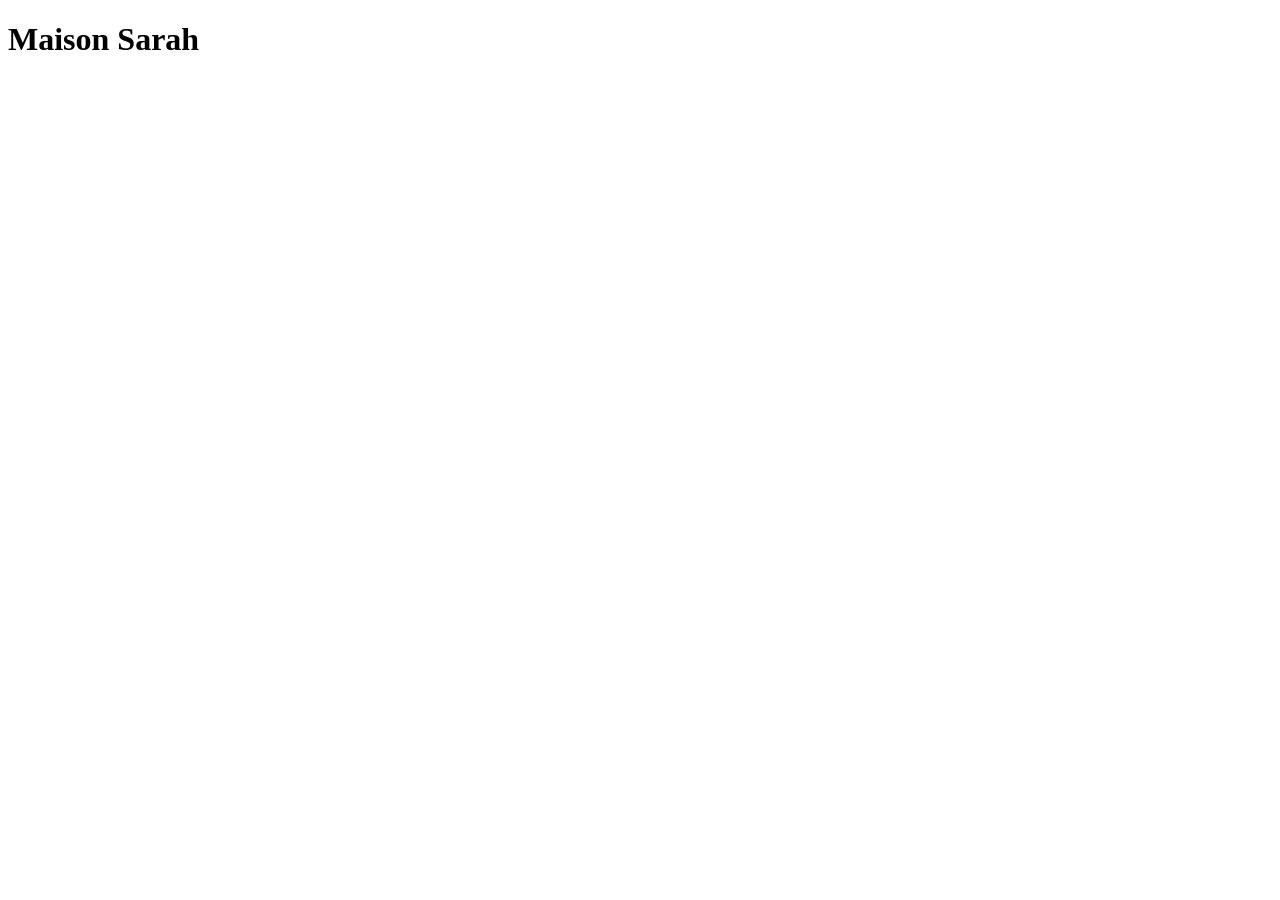
==== index.html @ b2cfebc6 "Add minimal home page" ====
<!doctype html>
<html lang="en">
  <head>
    <meta charset="UTF-8" />
    <meta name="viewport" content="width=device-width, initial-scale=1.0" />
    <title>Maison Sarah</title>
  </head>
  <body>
    <h1>Maison Sarah</h1>
  </body>
</html>
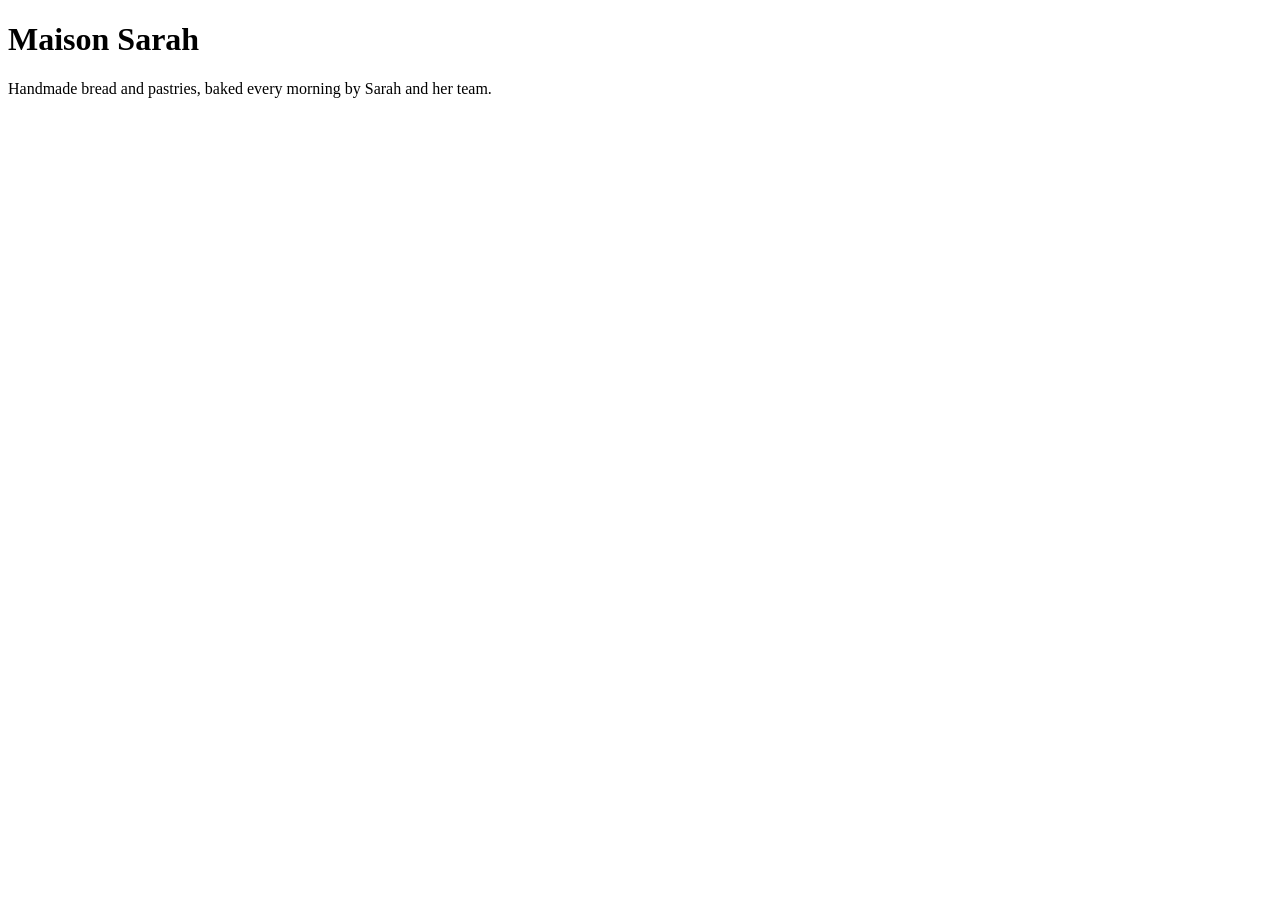
==== commit 380c1b0d: "Add welcome paragraph to home page" ====
--- a/index.html
+++ b/index.html
@@ -7,5 +7,8 @@
   </head>
   <body>
     <h1>Maison Sarah</h1>
+    <p>
+      Handmade bread and pastries, baked every morning by Sarah and her team.
+    </p>
   </body>
 </html>
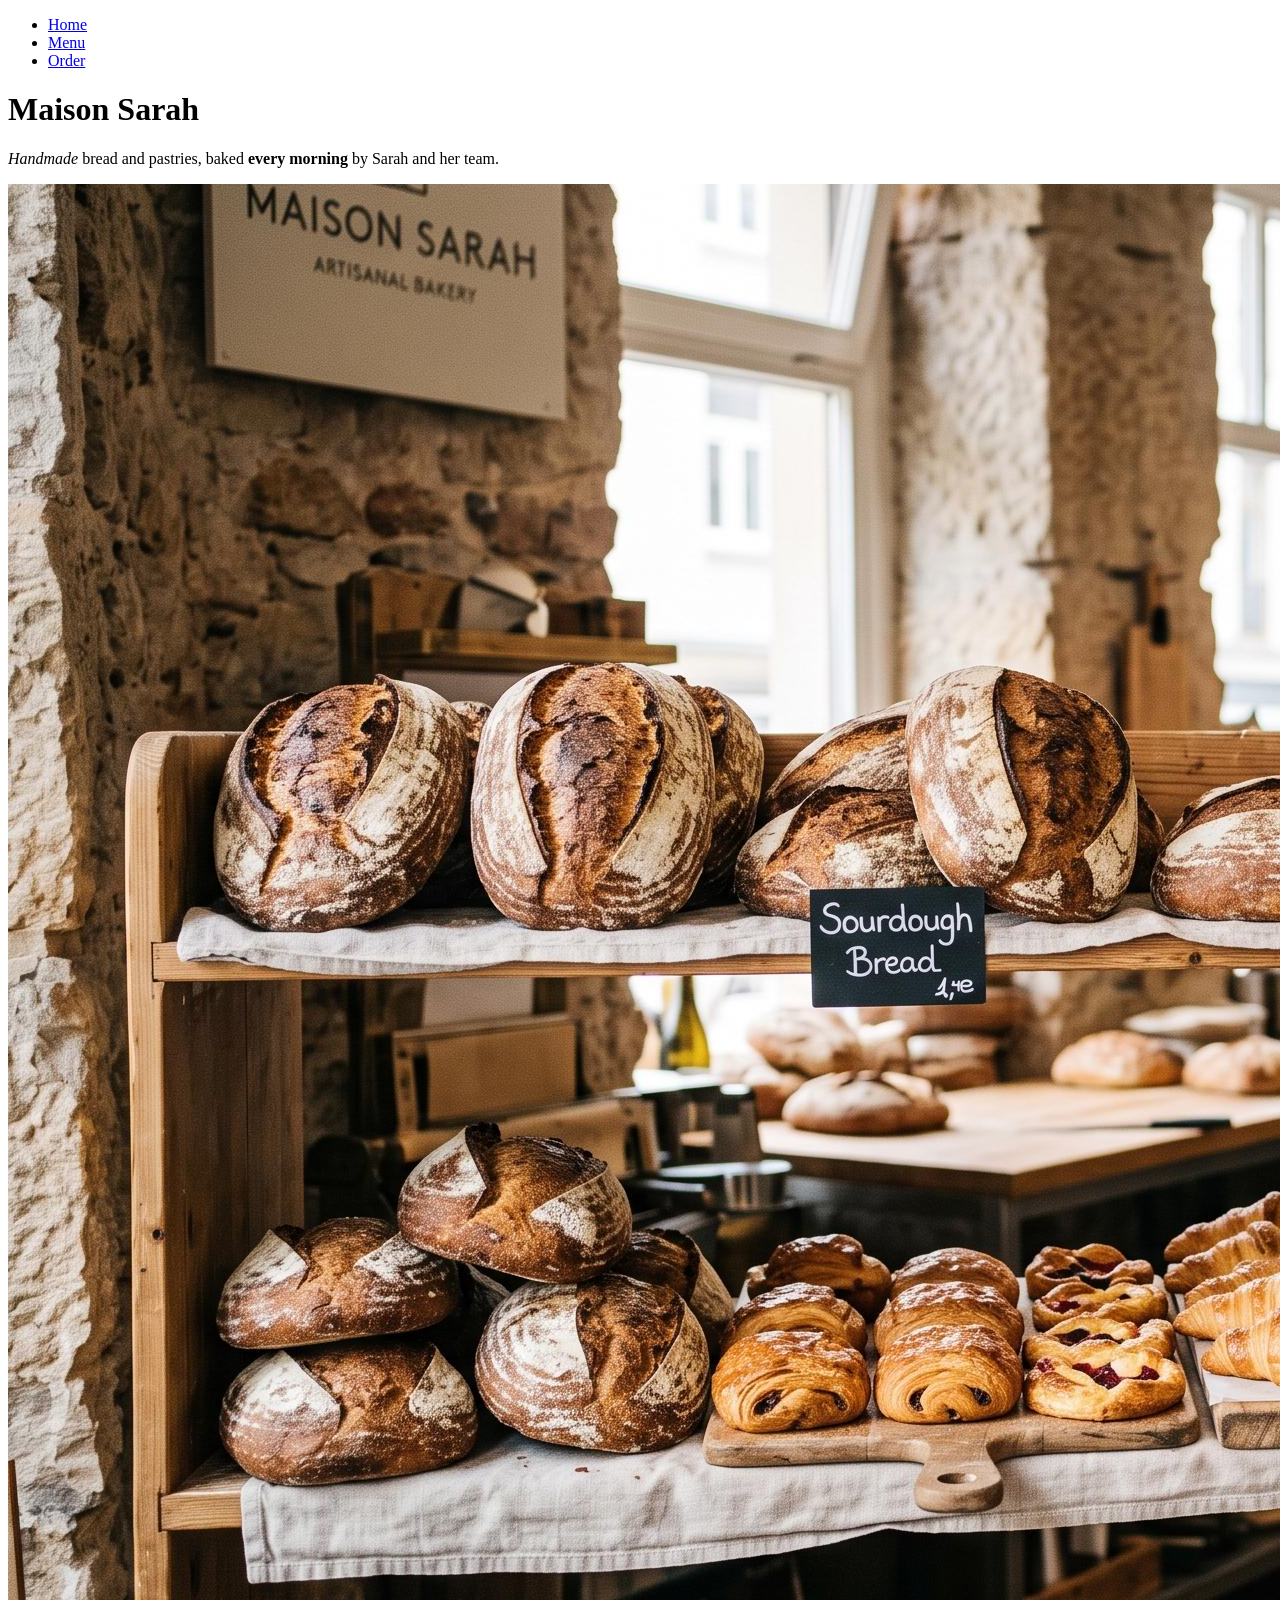
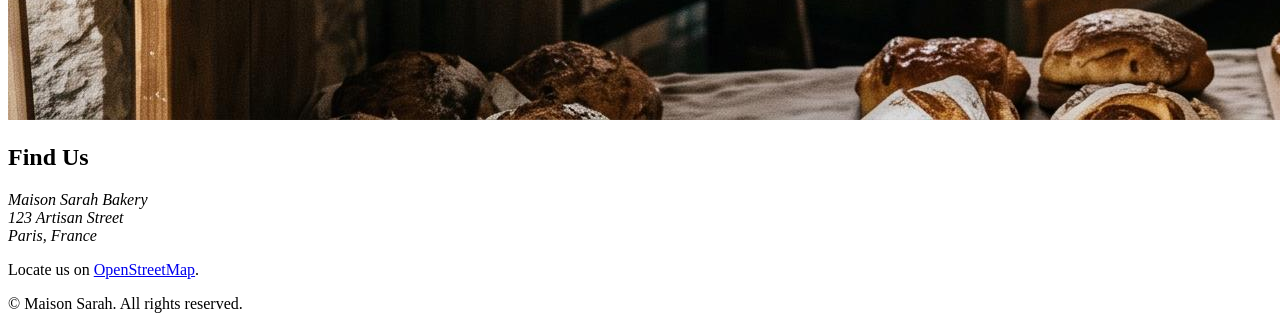
==== commit ab4e2c2b: "Add home page layout, semantic tags, image, and Find Us section" ====
--- a/index.html
+++ b/index.html
@@ -6,9 +6,49 @@
     <title>Maison Sarah</title>
   </head>
   <body>
-    <h1>Maison Sarah</h1>
-    <p>
-      Handmade bread and pastries, baked every morning by Sarah and her team.
-    </p>
+    <header>
+      <nav>
+        <ul>
+          <li><a href="index.html">Home</a></li>
+          <li><a href="menu.html">Menu</a></li>
+          <li><a href="order.html">Order</a></li>
+        </ul>
+      </nav>
+    </header>
+
+    <main>
+      <h1>Maison Sarah</h1>
+      <p>
+        <em>Handmade</em> bread and pastries, baked
+        <strong>every morning</strong> by Sarah and her team.
+      </p>
+
+      <img
+        src="images/bakery.jpg"
+        alt="A shelf displayed with freshly baked sourdough bread and golden croissants inside Maison Sarah."
+      />
+
+      <section id="find-us">
+        <h2>Find Us</h2>
+        <address>
+          Maison Sarah Bakery<br />
+          123 Artisan Street<br />
+          Paris, France
+        </address>
+        <p>
+          Locate us on
+          <a
+            href="https://www.openstreetmap.org"
+            target="_blank"
+            rel="noopener noreferrer"
+            >OpenStreetMap</a
+          >.
+        </p>
+      </section>
+    </main>
+
+    <footer>
+      <p>&copy; Maison Sarah. All rights reserved.</p>
+    </footer>
   </body>
 </html>
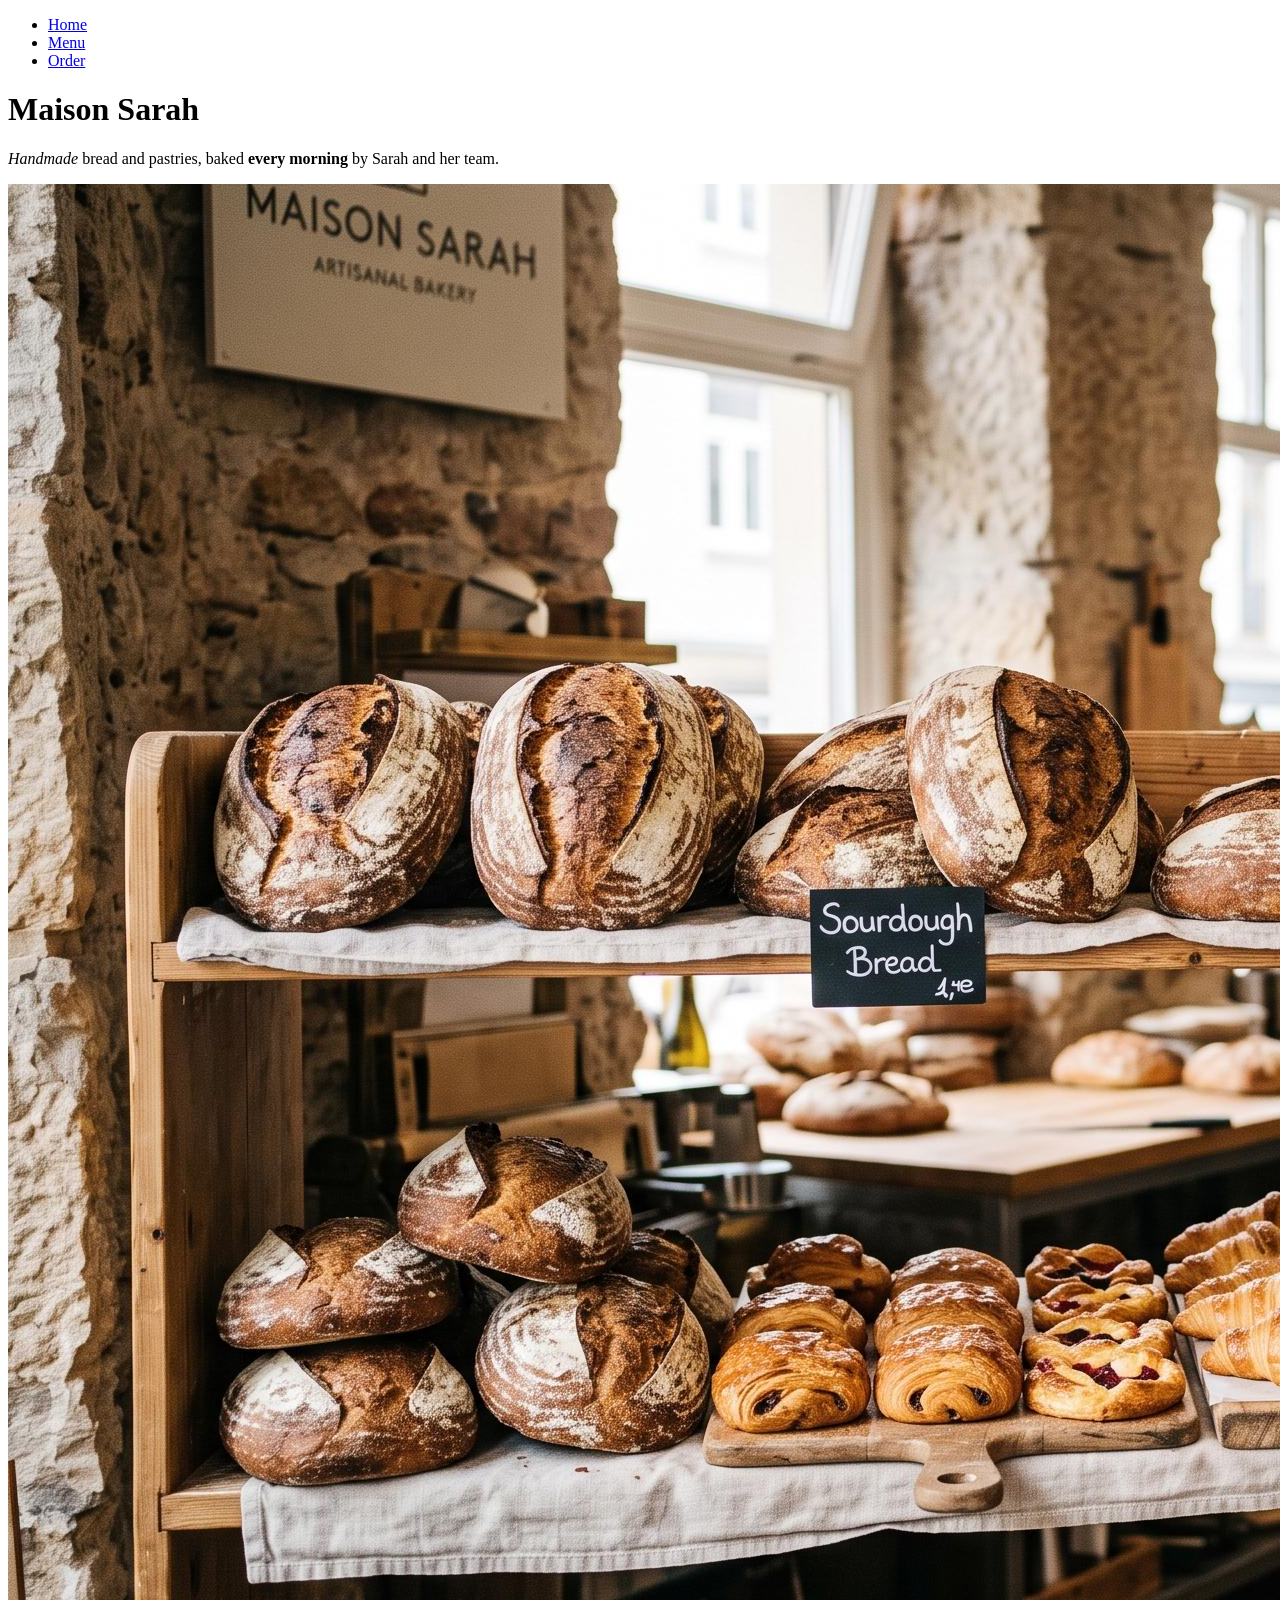
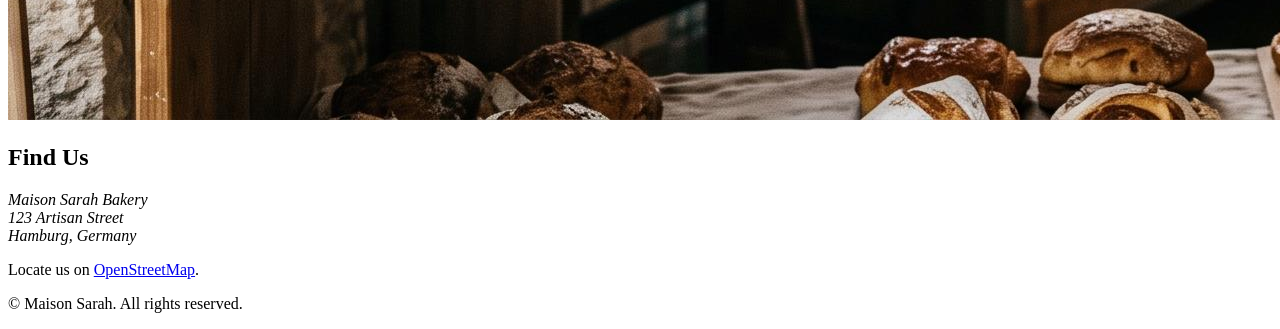
==== commit 870b5879: "Add home page layout, semantic tags, image, and Find Us section" ====
--- a/index.html
+++ b/index.html
@@ -33,7 +33,7 @@
         <address>
           Maison Sarah Bakery<br />
           123 Artisan Street<br />
-          Paris, France
+          Hamburg, Germany
         </address>
         <p>
           Locate us on
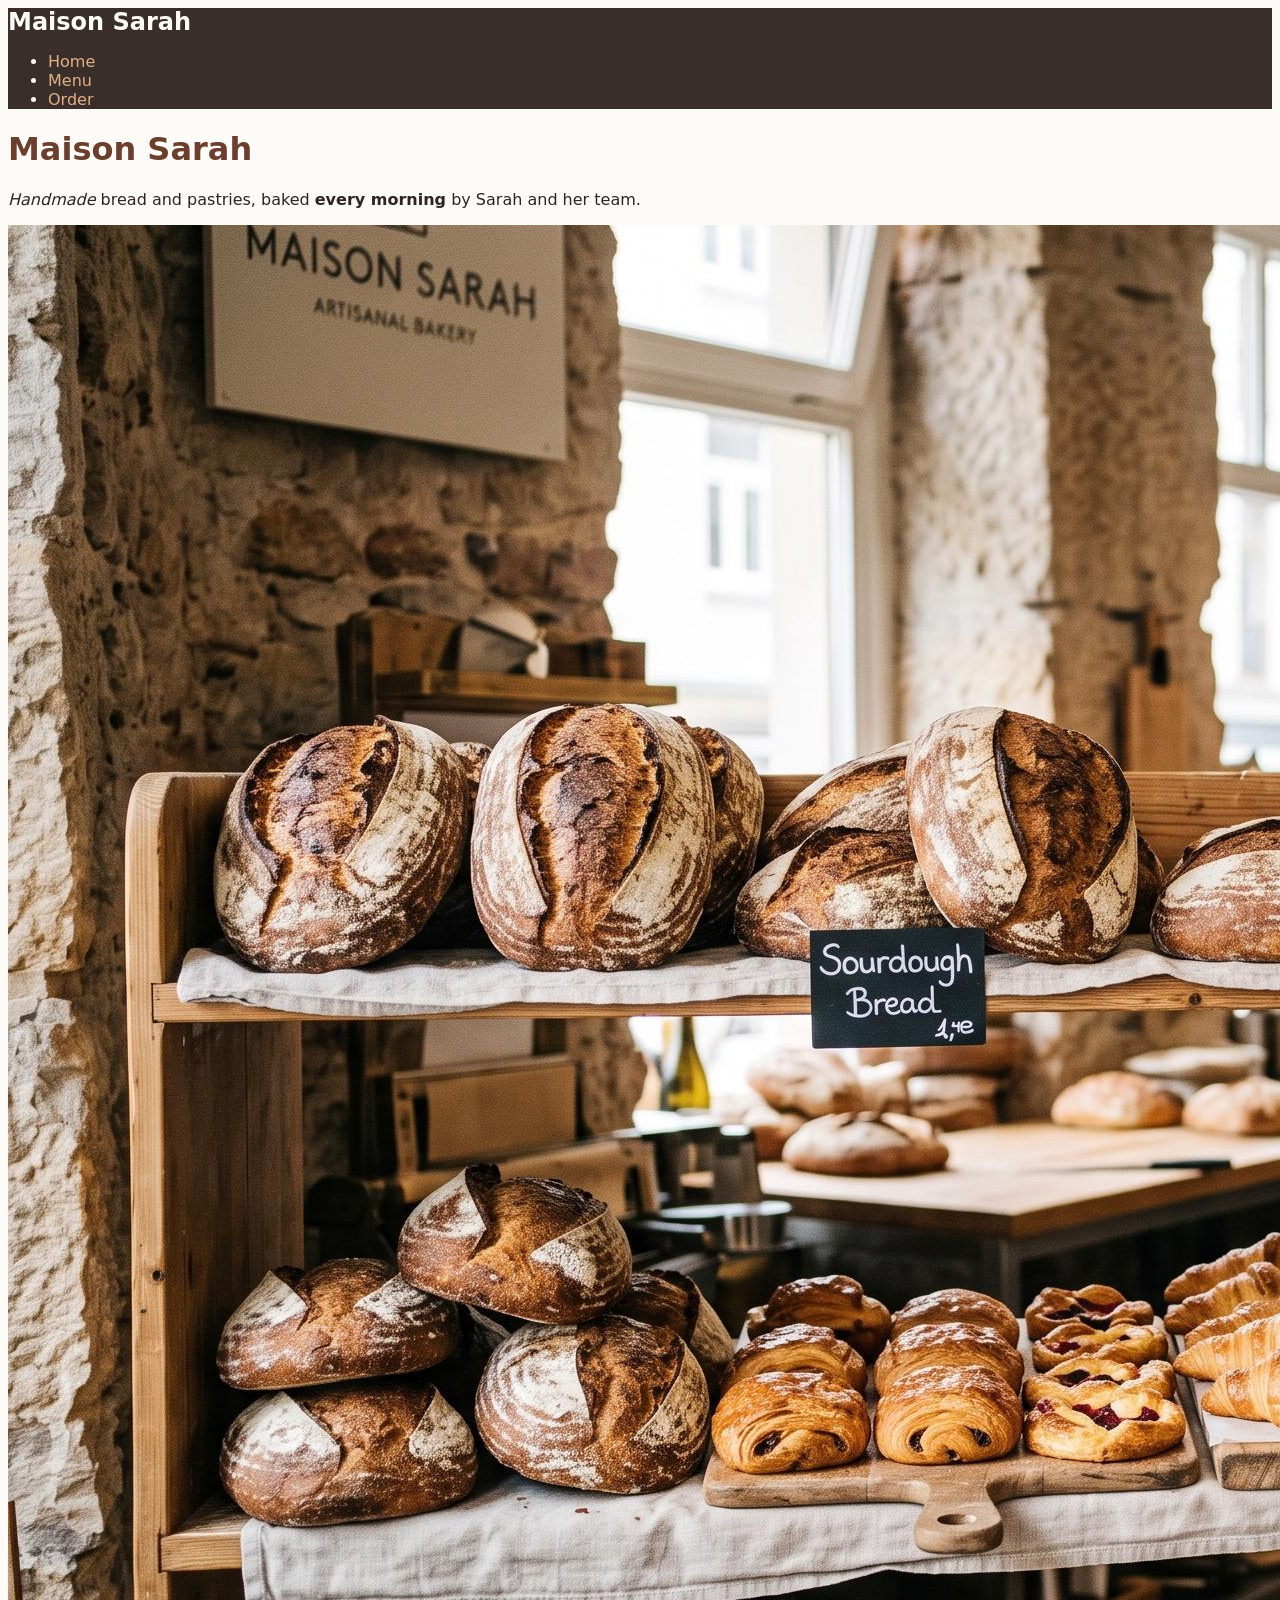
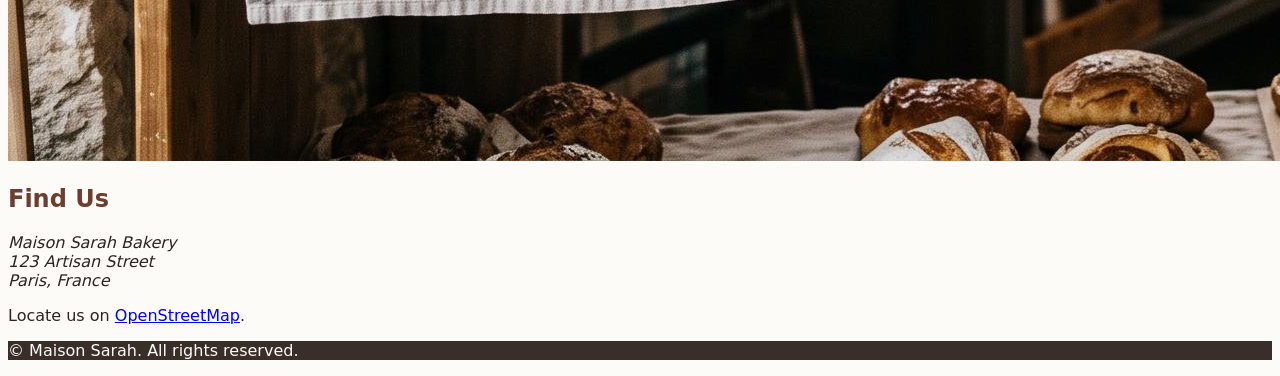
==== commit dab999c6: "Add base styles including color palette, typography, classes, and dark header/footer theme" ====
--- a/index.html
+++ b/index.html
@@ -4,9 +4,11 @@
     <meta charset="UTF-8" />
     <meta name="viewport" content="width=device-width, initial-scale=1.0" />
     <title>Maison Sarah</title>
+    <link rel="stylesheet" href="styles.css" />
   </head>
   <body>
     <header>
+      <span class="brand">Maison Sarah</span>
       <nav>
         <ul>
           <li><a href="index.html">Home</a></li>
@@ -33,7 +35,7 @@
         <address>
           Maison Sarah Bakery<br />
           123 Artisan Street<br />
-          Hamburg, Germany
+          Paris, France
         </address>
         <p>
           Locate us on
--- a/styles.css
+++ b/styles.css
@@ -0,0 +1,49 @@
+/* Color Palette: Warm Bakery Theme */
+/* Background: #fdfbf7 (Cream) */
+/* Main Text: #2b2623 (Dark Espresso) - Contrast ratio ~14.5:1 */
+/* Header/Footer BG: #3a2e2b (Deep Roasted Coffee) */
+/* Header/Footer Text: #fdfbf7 (Cream) - Contrast ratio ~11.8:1 */
+/* Headings (h1, h2): #6b3e2e (Warm Chestnut) - Contrast ratio ~6.2:1 */
+/* Nav Links: #e0b084 (Warm Caramel) - Contrast ratio ~9.2:1 against dark header */
+/* Prices: #8b4513 (Saddle Brown) - Contrast ratio ~5.8:1 */
+
+body {
+  background-color: #fdfbf7;
+  color: #2b2623;
+  font-family:
+    system-ui,
+    -apple-system,
+    sans-serif;
+}
+
+header,
+footer {
+  background-color: #3a2e2b;
+  color: #fdfbf7;
+}
+
+h1,
+h2 {
+  color: #6b3e2e;
+}
+
+nav a {
+  color: #e0b084;
+  text-decoration: none;
+}
+
+.brand {
+  font-size: 1.5rem;
+  font-weight: bold;
+  color: #fdfbf7;
+}
+
+.tagline {
+  font-style: italic;
+  color: #6b3e2e;
+}
+
+.price {
+  color: #8b4513;
+  font-weight: bold;
+}
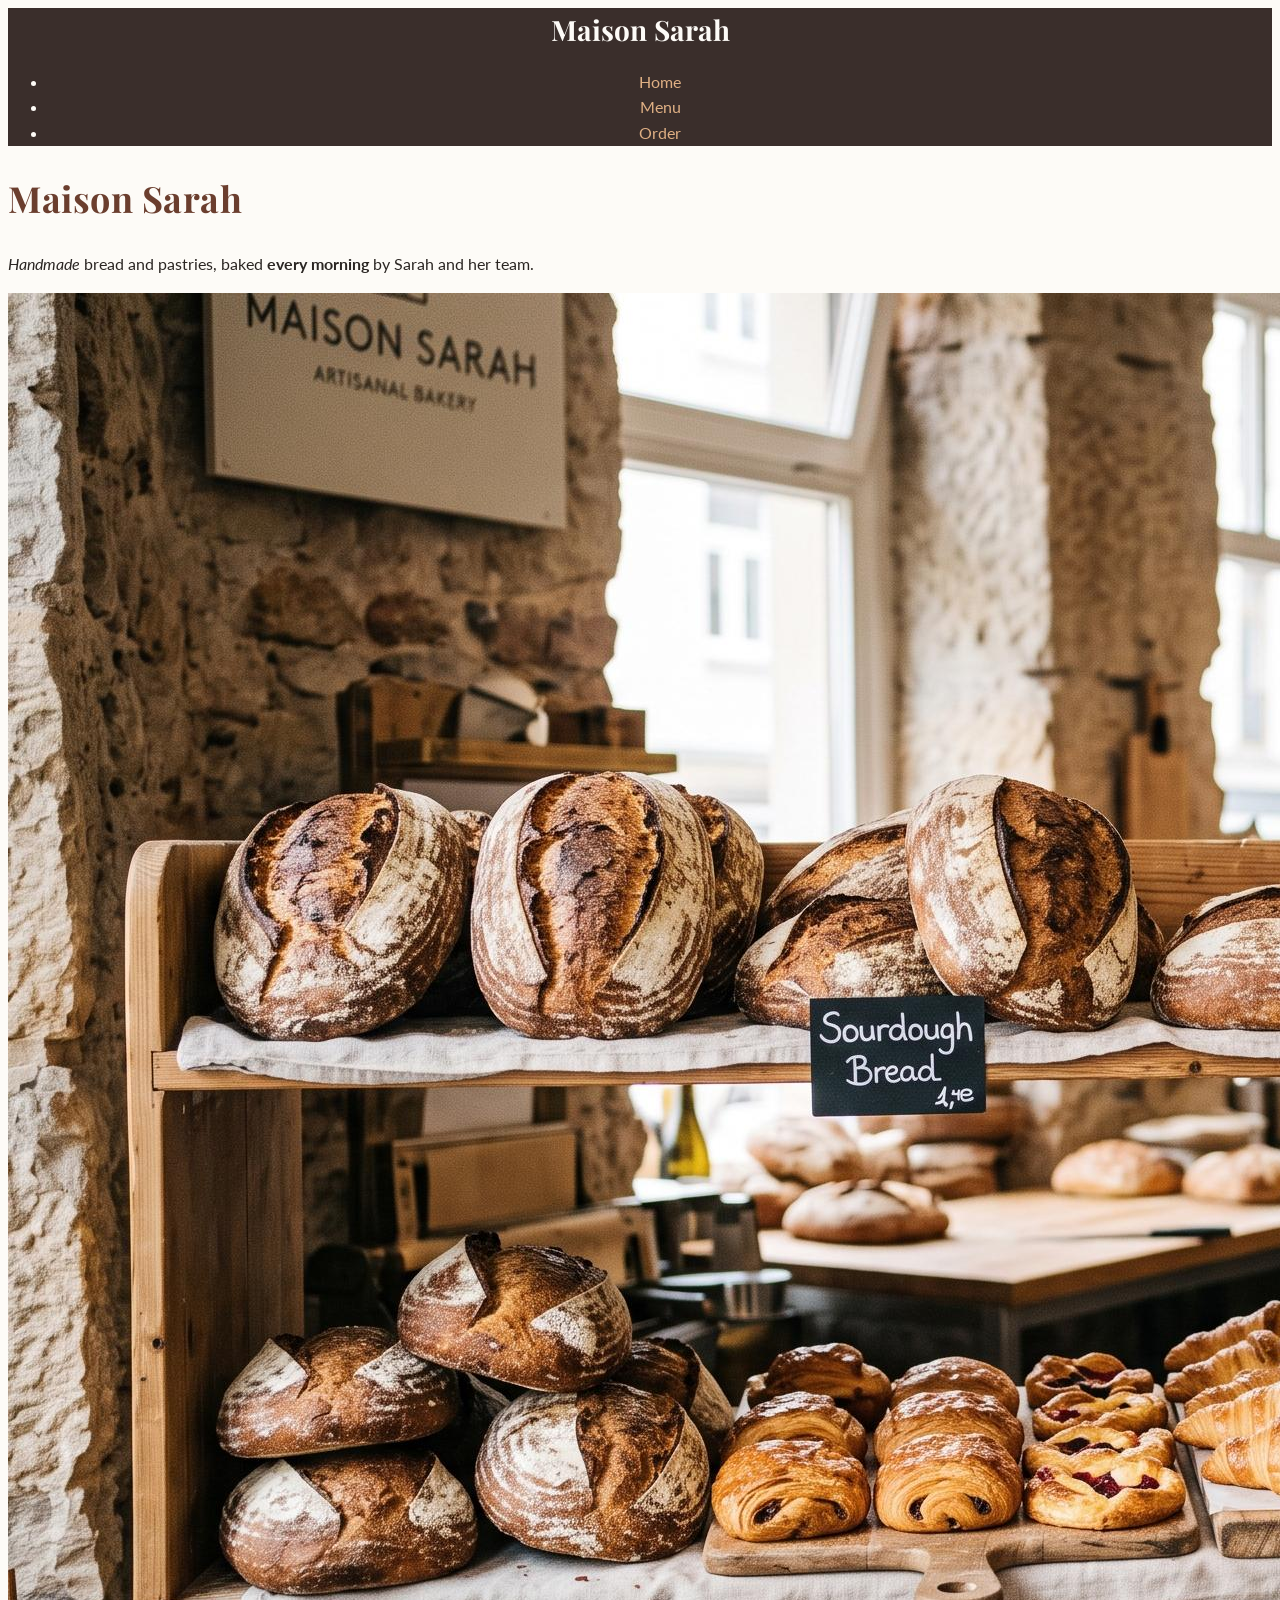
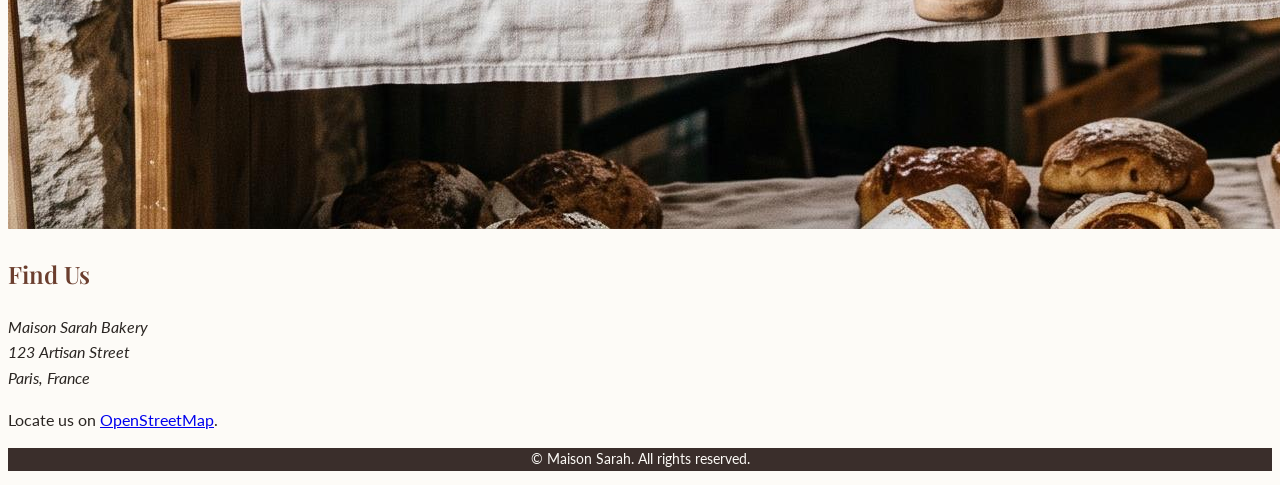
==== commit 892d0893: "Add type system with Playfair Display and Lato on a rem scale" ====
--- a/index.html
+++ b/index.html
@@ -4,6 +4,12 @@
     <meta charset="UTF-8" />
     <meta name="viewport" content="width=device-width, initial-scale=1.0" />
     <title>Maison Sarah</title>
+    <link rel="preconnect" href="https://fonts.googleapis.com" />
+    <link rel="preconnect" href="https://fonts.gstatic.com" crossorigin />
+    <link
+      href="https://fonts.googleapis.com/css2?family=Lato:ital,wght@0,400;0,700;1,400&family=Playfair+Display:ital,wght@0,600;0,700;1,600&display=swap"
+      rel="stylesheet"
+    />
     <link rel="stylesheet" href="styles.css" />
   </head>
   <body>
--- a/styles.css
+++ b/styles.css
@@ -7,24 +7,44 @@
 /* Nav Links: #e0b084 (Warm Caramel) - Contrast ratio ~9.2:1 against dark header */
 /* Prices: #8b4513 (Saddle Brown) - Contrast ratio ~5.8:1 */
 
+html {
+  font-size: 62.5%;
+}
+
 body {
   background-color: #fdfbf7;
   color: #2b2623;
   font-family:
+    "Lato",
     system-ui,
     -apple-system,
     sans-serif;
+  font-size: 1.6rem;
+  line-height: 1.6;
 }
 
 header,
 footer {
   background-color: #3a2e2b;
   color: #fdfbf7;
+  text-align: center;
 }
 
 h1,
 h2 {
   color: #6b3e2e;
+  font-family: "Playfair Display", Georgia, serif;
+}
+
+h1 {
+  font-size: 3.6rem;
+  font-weight: 700;
+  letter-spacing: 0.05rem;
+}
+
+h2 {
+  font-size: 2.4rem;
+  font-weight: 600;
 }
 
 nav a {
@@ -33,8 +53,9 @@
 }
 
 .brand {
-  font-size: 1.5rem;
-  font-weight: bold;
+  font-family: "Playfair Display", Georgia, serif;
+  font-size: 2.8rem;
+  font-weight: 700;
   color: #fdfbf7;
 }
 
@@ -47,3 +68,7 @@
   color: #8b4513;
   font-weight: bold;
 }
+
+footer p {
+  font-size: 1.4rem;
+}
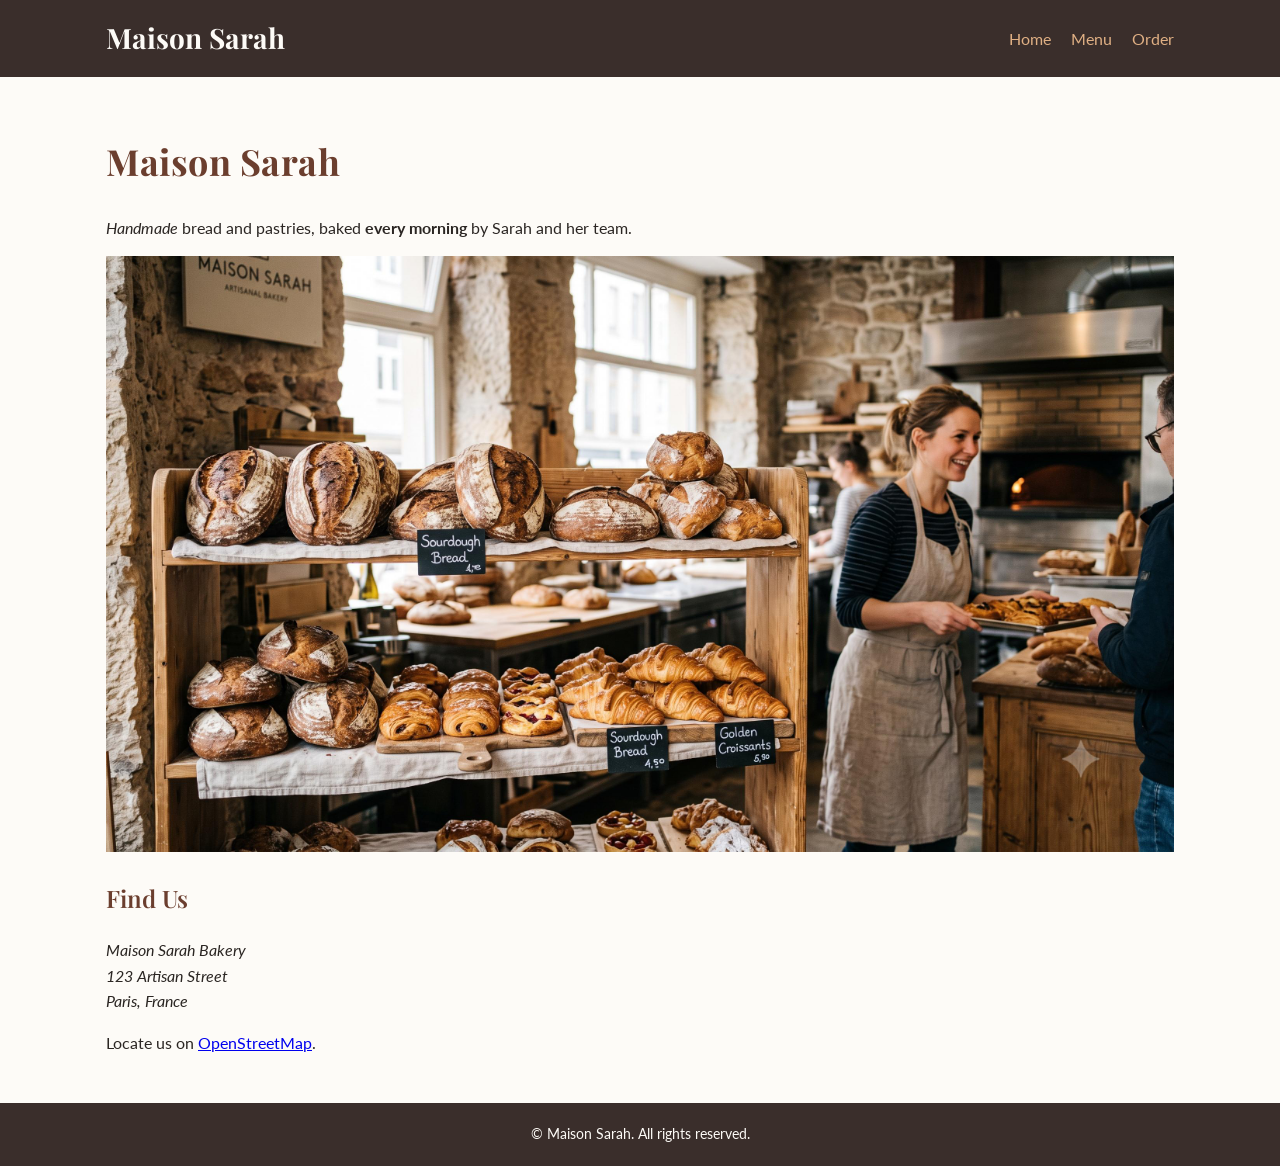
==== commit ef987b7a: "Add container, flexbox nav, and weekend specials card row" ====
--- a/index.html
+++ b/index.html
@@ -14,45 +14,49 @@
   </head>
   <body>
     <header>
-      <span class="brand">Maison Sarah</span>
-      <nav>
-        <ul>
-          <li><a href="index.html">Home</a></li>
-          <li><a href="menu.html">Menu</a></li>
-          <li><a href="order.html">Order</a></li>
-        </ul>
-      </nav>
+      <div class="container header-bar">
+        <span class="brand">Maison Sarah</span>
+        <nav>
+          <ul>
+            <li><a href="index.html">Home</a></li>
+            <li><a href="menu.html">Menu</a></li>
+            <li><a href="order.html">Order</a></li>
+          </ul>
+        </nav>
+      </div>
     </header>
 
     <main>
-      <h1>Maison Sarah</h1>
-      <p>
-        <em>Handmade</em> bread and pastries, baked
-        <strong>every morning</strong> by Sarah and her team.
-      </p>
+      <div class="container">
+        <h1>Maison Sarah</h1>
+        <p>
+          <em>Handmade</em> bread and pastries, baked
+          <strong>every morning</strong> by Sarah and her team.
+        </p>
 
-      <img
-        src="images/bakery.jpg"
-        alt="A shelf displayed with freshly baked sourdough bread and golden croissants inside Maison Sarah."
-      />
+        <img
+          src="images/bakery.jpg"
+          alt="A shelf displayed with freshly baked sourdough bread and golden croissants inside Maison Sarah."
+        />
 
-      <section id="find-us">
-        <h2>Find Us</h2>
-        <address>
-          Maison Sarah Bakery<br />
-          123 Artisan Street<br />
-          Paris, France
-        </address>
-        <p>
-          Locate us on
-          <a
-            href="https://www.openstreetmap.org"
-            target="_blank"
-            rel="noopener noreferrer"
-            >OpenStreetMap</a
-          >.
-        </p>
-      </section>
+        <section id="find-us">
+          <h2>Find Us</h2>
+          <address>
+            Maison Sarah Bakery<br />
+            123 Artisan Street<br />
+            Paris, France
+          </address>
+          <p>
+            Locate us on
+            <a
+              href="https://www.openstreetmap.org"
+              target="_blank"
+              rel="noopener noreferrer"
+              >OpenStreetMap</a
+            >.
+          </p>
+        </section>
+      </div>
     </main>
 
     <footer>
--- a/styles.css
+++ b/styles.css
@@ -1,3 +1,9 @@
+*,
+*::before,
+*::after {
+  box-sizing: border-box;
+}
+
 /* Color Palette: Warm Bakery Theme */
 /* Background: #fdfbf7 (Cream) */
 /* Main Text: #2b2623 (Dark Espresso) - Contrast ratio ~14.5:1 */
@@ -12,6 +18,7 @@
 }
 
 body {
+  margin: 0;
   background-color: #fdfbf7;
   color: #2b2623;
   font-family:
@@ -27,7 +34,6 @@
 footer {
   background-color: #3a2e2b;
   color: #fdfbf7;
-  text-align: center;
 }
 
 h1,
@@ -71,4 +77,67 @@
 
 footer p {
   font-size: 1.4rem;
+  margin: 0;
 }
+
+/* Layout & Container Rules */
+.container {
+  max-width: 1100px;
+  margin-left: auto;
+  margin-right: auto;
+  padding-left: 1.6rem;
+  padding-right: 1.6rem;
+}
+
+.header-bar {
+  display: flex;
+  justify-content: space-between;
+  align-items: center;
+  padding-top: 1.6rem;
+  padding-bottom: 1.6rem;
+}
+
+nav ul {
+  display: flex;
+  gap: 2rem;
+  list-style: none;
+  margin: 0;
+  padding: 0;
+}
+
+main {
+  padding-top: 3.2rem;
+  padding-bottom: 3.2rem;
+}
+
+footer {
+  padding-top: 2rem;
+  padding-bottom: 2rem;
+  text-align: center;
+}
+
+/* Images */
+img {
+  max-width: 100%;
+  height: auto;
+}
+
+/* Weekend Specials Cards */
+.card-row {
+  display: flex;
+  flex-wrap: wrap;
+  gap: 2rem;
+}
+
+.card {
+  flex: 1 1 250px;
+  border: 1px solid #e0b084;
+  border-radius: 8px;
+  padding: 1.6rem;
+  background-color: #ffffff;
+}
+
+.card img {
+  width: 100%;
+  border-radius: 4px;
+}
